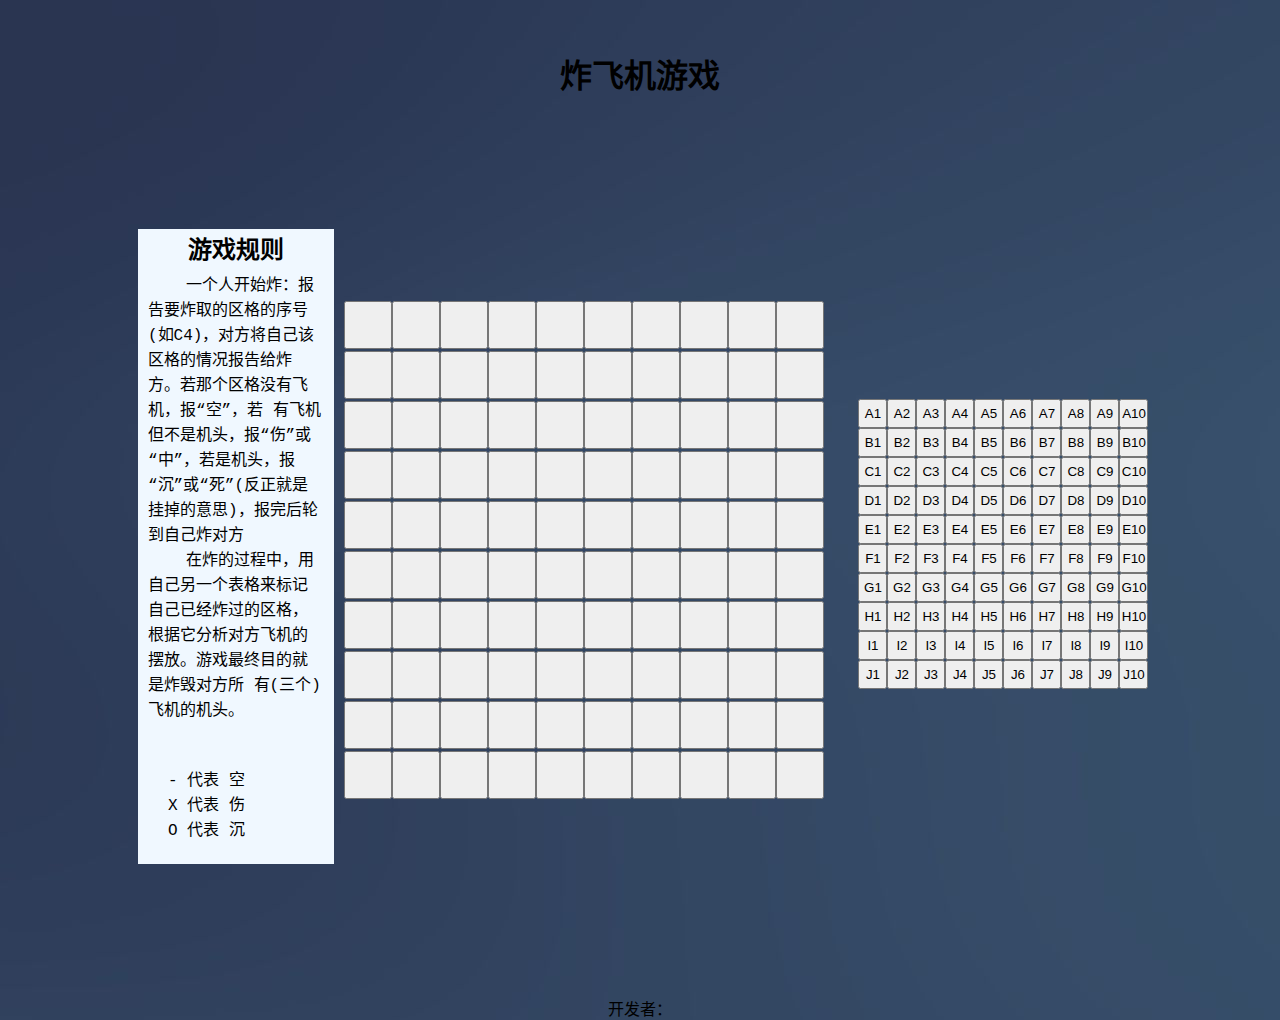
==== html/index.1.html @ 14d8b18d "调整样式代码，生成飞机 TODO: 需要修改生成飞机代码，已做标记" ====
<!DOCTYPE html>
<html lang="zh-cn">
    <head>
        <meta name="viewport" content="width=device-width, initial-scale=1, maximum-scale=1.0, minimum-scale=1.0, user-scalable=no" />  
        <meta charset="utf-8" /> 
        <!--[if lt IE 9]>
        　　<script src="http://css3-mediaqueries-js.googlecode.com/svn/trunk/css3-mediaqueries.js"></script>
        <![endif]-->

        <script type src="https://code.jquery.com/jquery-3.4.0.js"></script>
        <link rel="stylesheet" href="../css/index1.css">
        <style type="text/css">

        </style>
        
        <script type="text/javascript">
            $(function(){
                createCheese(".button-box", ".content-center", 0);
                createCheese(".button-box2", ".content-right", 1);
                robotGame();
                $(window).resize(function() {
                     $(".button-box").children().remove();
                     $(".button-box2").children().remove();
                     createCheese(".button-box", ".content-center", 0);
                     createCheese(".button-box2", ".content-right", 1);
                });
            });

            // 生成棋盘 10 * 10 棋盘 
            function createCheese(className, parentClassName, haveText) {
                var buttonBoxWith = $(className).width();
                var buttonCellWithCount = 10; //设置行的格子个数
                var buttonCellHeightCount = 10; //设置列的格子个数
                $(parentClassName).attr("style", "height: " + buttonBoxWith.toString() + "px");
                var buttonCellWith = Math.floor(buttonBoxWith / buttonCellWithCount);
                for (let width = 1; width <= buttonCellWithCount; width++) {
                    for (let height = 1; height <= buttonCellHeightCount; height++) {
                        $(className).append(creatButtonCell(width, height, buttonCellWith, haveText));
                    }
                }
            }

            /* 生成button作为飞机的背景方格 */
            function creatButtonCell(rowIndex, colIndex, buttonCellWith, haveText) {
                let myButton = $('<button class="button-cell" type="button"> </button>');
                myButton.addClass("button-row-" + rowIndex);
                myButton.addClass("button-col-" + colIndex);
                myButton.attr("data-rowIndex", rowIndex);
                myButton.attr("data-colIndex", colIndex);
                myButton.attr("data-rowIndex-colIndex", getkeyForMap(rowIndex, colIndex));
                myButton.attr("title", String.fromCharCode(rowIndex + 64) + "-" + colIndex);
                myButton.attr("style", "width: " + buttonCellWith.toString() + "px;" + "height: " + buttonCellWith.toString() + "px")
                if (parseInt(haveText) == 1) {
                    myButton.html(String.fromCharCode(rowIndex + 64) + "" + colIndex);
                    myButton.addClass("button-second");
                } else {
                    myButton.addClass("button-main");
                }
                return myButton;    
            }

            /* 人机游戏 仅仅针对 10 * 10 表格的模式; 飞机之间不能重复，也不能出格 */ 
            function robotGame() {
                console.log("start render plane");
                let planeCount = 0;
                let planeAllMap = new Map();
                while (planeCount < 2) { // 生成三个飞机
                    let planeMap1 = createPlane();
                    for (const key in planeMap1) {
                        if (planeAllMap.has(key)) { //飞机有重复的，重新生成一个飞机
                            console.log("[" + key + "," + planeMap1[key] + "]")
                            break;
                        }
                    }
                    planeCount++;
                    console.log("planeCount : " + planeCount);
                    planeAllMap = $.extend({}, planeAllMap, planeMap1); // TODO 有待解决
                    console.log("planeAllMap.size : " + planeAllMap.size);
                }
                for (const key in planeAllMap) {
                    console.log("[" + key + "," + planeAllMap[key] + "]")
                    if (planeAllMap.has(key)) {
                        renderPlane(key, planeAllMap[key]);
                    }
                }
            }

            // 渲染飞机颜色
            function renderPlane(position, type) { // 1 表示机身， 2 表示机头
                $('.button-main[data-rowindex-colindex=' + '"' + position.toString() + '"' + ']').css("background: red");
            }

            // 随机生成一个飞机
            function createPlane() {
                let planeMap = new Map(); // "row-col: 1" 表示该方格中已经有飞机并且是机身； "row-col: 2" 表示该方格中已经有飞机并且是机头
                let randomX = Math.floor(Math.random() * 10) + 1;
                let randomY = Math.floor(Math.random() * 10) + 1;
                let randomDir = Math.floor(Math.random() * 100) % 4; //生成0-3的随机数，代表机头的方向(0: 向上; 1: 向右; 2: 向下; 3: 向左.)
                switch (randomDir) {
                    case 0:
                        if (randomY > 7) {
                            randomY -= 4;
                        }
                        if (randomX > 8) {
                            randomX -= 2;
                        }
                        if (randomX < 3) {
                            randomX += 2
                        }
                        break;
                    case 1:
                        if (randomY > 8) {
                            randomY -= 2;
                        }
                        if (randomY < 3) {
                            randomY += 2;
                        }
                        if (randomX < 4) {
                            randomX += 3;
                        }
                        break;
                    case 2:
                        if (randomY < 4) {
                            randomY += 3;
                        }
                        if (randomX < 3) {
                            randomX += 2;
                        }
                        if (randomX > 8) {
                            randomX -= 2;
                        }
                        break;
                    default:
                        if (randomX > 7) {
                            randomX -= 3;
                        }
                        if (randomY < 3) {
                            randomY += 2;
                        }
                        if (randomY > 8) {
                            randomY -= 2;
                        }
                        break;
                }
                return getAllByHeader(randomX, randomY, randomDir);
            }

            //根据机头坐标得到整个飞机，并标记
            function getAllByHeader(rowIndex, colIndex, planeDir) {
                let planeMap = new Map();
                planeMap.set(getkeyForMap(rowIndex, colIndex), 2);
                switch (planeDir) {
                    case 0:
                        planeMap.set(getkeyForMap(rowIndex, colIndex + 1), 1);
                        planeMap.set(getkeyForMap(rowIndex - 1, colIndex + 1), 1);
                        planeMap.set(getkeyForMap(rowIndex - 2, colIndex + 1), 1);
                        planeMap.set(getkeyForMap(rowIndex + 1, colIndex + 1), 1);
                        planeMap.set(getkeyForMap(rowIndex + 2, colIndex + 1), 1);
                        planeMap.set(getkeyForMap(rowIndex, colIndex + 2), 1);
                        planeMap.set(getkeyForMap(rowIndex, colIndex + 3), 1);
                        planeMap.set(getkeyForMap(rowIndex - 1, colIndex + 3), 1);
                        planeMap.set(getkeyForMap(rowIndex + 1, colIndex + 3), 1);
                        break;
                    case 1:
                        planeMap.set(getkeyForMap(rowIndex - 1 , colIndex - 2), 1);
                        planeMap.set(getkeyForMap(rowIndex - 1, colIndex - 1), 1);
                        planeMap.set(getkeyForMap(rowIndex - 1, colIndex), 1);
                        planeMap.set(getkeyForMap(rowIndex - 1, colIndex + 1), 1);
                        planeMap.set(getkeyForMap(rowIndex - 1, colIndex + 2), 1);
                        planeMap.set(getkeyForMap(rowIndex - 2, colIndex - 2), 1);
                        planeMap.set(getkeyForMap(rowIndex - 3, colIndex - 1), 1);
                        planeMap.set(getkeyForMap(rowIndex - 3, colIndex), 1);
                        planeMap.set(getkeyForMap(rowIndex - 3, colIndex + 1), 1);
                        break;
                    case 2:
                        planeMap.set(getkeyForMap(rowIndex, colIndex - 1), 1);
                        planeMap.set(getkeyForMap(rowIndex, colIndex - 2), 1);
                        planeMap.set(getkeyForMap(rowIndex, colIndex - 3), 1);
                        planeMap.set(getkeyForMap(rowIndex - 1, colIndex - 1), 1);
                        planeMap.set(getkeyForMap(rowIndex - 1, colIndex - 3), 1);
                        planeMap.set(getkeyForMap(rowIndex - 2, colIndex - 1), 1);
                        planeMap.set(getkeyForMap(rowIndex + 1, colIndex - 1), 1);
                        planeMap.set(getkeyForMap(rowIndex + 1, colIndex - 3), 1);
                        planeMap.set(getkeyForMap(rowIndex + 2, colIndex - 1), 1);
                        break;
                    default:
                        planeMap.set(getkeyForMap(rowIndex + 1 , colIndex - 2), 1);
                        planeMap.set(getkeyForMap(rowIndex + 1, colIndex - 1), 1);
                        planeMap.set(getkeyForMap(rowIndex + 1, colIndex), 1);
                        planeMap.set(getkeyForMap(rowIndex + 1, colIndex + 1), 1);
                        planeMap.set(getkeyForMap(rowIndex + 1, colIndex + 2), 1);
                        planeMap.set(getkeyForMap(rowIndex + 2, colIndex), 1);
                        planeMap.set(getkeyForMap(rowIndex + 3, colIndex - 1), 1);
                        planeMap.set(getkeyForMap(rowIndex + 3, colIndex), 1);
                        planeMap.set(getkeyForMap(rowIndex + 3, colIndex + 1), 1);
                        break;
                }
                return planeMap;
            }

            //拼接Map中的key值，标记已有飞机坐标
            function getkeyForMap(rowIndex, colIndex) {
                return rowIndex.toString() + "-" + colIndex.toString();
            }
        </script>
    </head>
    <body>
        <header>
            <h1>炸飞机游戏</h1>
        </header>
        <div class="content">
            <div class="content-left">
                <div class="content-left-box">
                    <h2>游戏规则</h2>
                    <p>&nbsp;&nbsp;&nbsp;&nbsp;一个人开始炸：报告要炸取的区格的序号(如C4)，对方将自己该区格的情况报告给炸方。若那个区格没有飞机，报“空”，若
                        有飞机但不是机头，报“伤”或“中”，若是机头，报“沉”或“死”(反正就是挂掉的意思)，报完后轮到自己炸对方</p>
                    <p>&nbsp;&nbsp;&nbsp;&nbsp;在炸的过程中，用自己另一个表格来标记自己已经炸过的区格，根据它分析对方飞机的摆放。游戏最终目的就是炸毁对方所
                        有(三个)飞机的机头。</p>
                    <br/>
                    <div class="game-rule">
                        <p>- 代表 空</p>
                        <p>X 代表 伤</p>
                        <p>O 代表 沉</p>
                    </div>
                </div>
            </div>
            <div class="content-center">
                <div class="button-box">
                    
                </div>
            </div>
            <div class="content-right">
                <div class="button-box2">

                </div>
            </div>
        </div>
        <footer>
            <span>开发者：</span>
        </footer>
    </body>
</html>
---- css/index1.css ----
* {
    padding: 0;
    margin: 0 auto;
}
body {
    display: flex;
    min-height: 100vh;
    flex-direction: column;
    background-image: url("../images/background2.jpg");
  }
header, footer {
    flex: 1; 
    justify-content: center;
  }
header h1{
    padding-top: 50px;
    text-align: center;
}
footer span {
    text-align: center;
}
.content {
    display: flex;
    flex: 1;
    flex-direction: row;
    align-items: center;
    min-height: 100vh;
    width: 80%;
}
.content .content-left {
    width: 20%;
    text-align: left;
    padding: 0px 10px;
    font-weight: 200;
    font-size-adjust: inherit;
}
.content-left-box {
    font-family: 'Courier New', Courier, monospace;
    line-height: 25px;
    background-color: aliceblue;
    padding-left: 10px;
    padding-right: 10px;
}
.content-left-box .game-rule {
    border: 2px;
    padding: 20px;
}
.content-left-box h2 {
    text-align: center;
    padding: 10px 0px;
}
.content .content-center {
    width: 50%;
}
.content .content-right {
    /* display: none; 暂时将右面游戏副框隐藏，副框用来显示对方点击我棋盘的位置 */
    width: 30%;
    margin-left: 2vw;
}
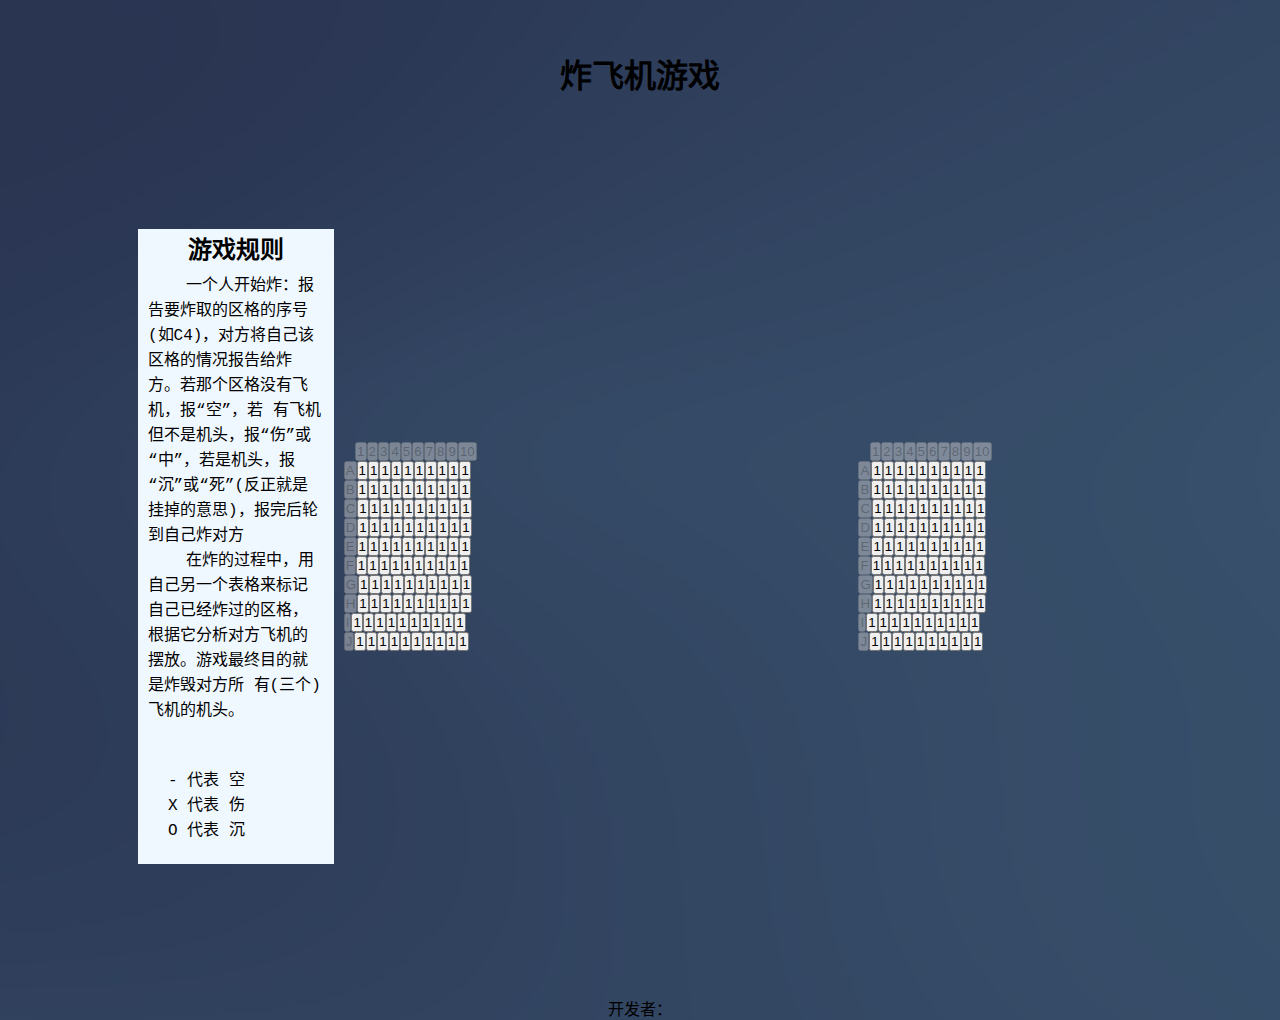
==== commit 4eaad19e: "修改渲染飞机错误的bug" ====
--- a/html/index.1.html
+++ b/html/index.1.html
@@ -7,8 +7,9 @@
         　　<script src="http://css3-mediaqueries-js.googlecode.com/svn/trunk/css3-mediaqueries.js"></script>
         <![endif]-->
 
-        <script type src="https://code.jquery.com/jquery-3.4.0.js"></script>
+        <script src="https://code.jquery.com/jquery-3.4.0.js"></script>
         <link rel="stylesheet" href="../css/index1.css">
+        <script src="../js/index.js"></script>
         <style type="text/css">
 
         </style>
@@ -25,183 +26,6 @@
                      createCheese(".button-box2", ".content-right", 1);
                 });
             });
-
-            // 生成棋盘 10 * 10 棋盘 
-            function createCheese(className, parentClassName, haveText) {
-                var buttonBoxWith = $(className).width();
-                var buttonCellWithCount = 10; //设置行的格子个数
-                var buttonCellHeightCount = 10; //设置列的格子个数
-                $(parentClassName).attr("style", "height: " + buttonBoxWith.toString() + "px");
-                var buttonCellWith = Math.floor(buttonBoxWith / buttonCellWithCount);
-                for (let width = 1; width <= buttonCellWithCount; width++) {
-                    for (let height = 1; height <= buttonCellHeightCount; height++) {
-                        $(className).append(creatButtonCell(width, height, buttonCellWith, haveText));
-                    }
-                }
-            }
-
-            /* 生成button作为飞机的背景方格 */
-            function creatButtonCell(rowIndex, colIndex, buttonCellWith, haveText) {
-                let myButton = $('<button class="button-cell" type="button"> </button>');
-                myButton.addClass("button-row-" + rowIndex);
-                myButton.addClass("button-col-" + colIndex);
-                myButton.attr("data-rowIndex", rowIndex);
-                myButton.attr("data-colIndex", colIndex);
-                myButton.attr("data-rowIndex-colIndex", getkeyForMap(rowIndex, colIndex));
-                myButton.attr("title", String.fromCharCode(rowIndex + 64) + "-" + colIndex);
-                myButton.attr("style", "width: " + buttonCellWith.toString() + "px;" + "height: " + buttonCellWith.toString() + "px")
-                if (parseInt(haveText) == 1) {
-                    myButton.html(String.fromCharCode(rowIndex + 64) + "" + colIndex);
-                    myButton.addClass("button-second");
-                } else {
-                    myButton.addClass("button-main");
-                }
-                return myButton;    
-            }
-
-            /* 人机游戏 仅仅针对 10 * 10 表格的模式; 飞机之间不能重复，也不能出格 */ 
-            function robotGame() {
-                console.log("start render plane");
-                let planeCount = 0;
-                let planeAllMap = new Map();
-                while (planeCount < 2) { // 生成三个飞机
-                    let planeMap1 = createPlane();
-                    for (const key in planeMap1) {
-                        if (planeAllMap.has(key)) { //飞机有重复的，重新生成一个飞机
-                            console.log("[" + key + "," + planeMap1[key] + "]")
-                            break;
-                        }
-                    }
-                    planeCount++;
-                    console.log("planeCount : " + planeCount);
-                    planeAllMap = $.extend({}, planeAllMap, planeMap1); // TODO 有待解决
-                    console.log("planeAllMap.size : " + planeAllMap.size);
-                }
-                for (const key in planeAllMap) {
-                    console.log("[" + key + "," + planeAllMap[key] + "]")
-                    if (planeAllMap.has(key)) {
-                        renderPlane(key, planeAllMap[key]);
-                    }
-                }
-            }
-
-            // 渲染飞机颜色
-            function renderPlane(position, type) { // 1 表示机身， 2 表示机头
-                $('.button-main[data-rowindex-colindex=' + '"' + position.toString() + '"' + ']').css("background: red");
-            }
-
-            // 随机生成一个飞机
-            function createPlane() {
-                let planeMap = new Map(); // "row-col: 1" 表示该方格中已经有飞机并且是机身； "row-col: 2" 表示该方格中已经有飞机并且是机头
-                let randomX = Math.floor(Math.random() * 10) + 1;
-                let randomY = Math.floor(Math.random() * 10) + 1;
-                let randomDir = Math.floor(Math.random() * 100) % 4; //生成0-3的随机数，代表机头的方向(0: 向上; 1: 向右; 2: 向下; 3: 向左.)
-                switch (randomDir) {
-                    case 0:
-                        if (randomY > 7) {
-                            randomY -= 4;
-                        }
-                        if (randomX > 8) {
-                            randomX -= 2;
-                        }
-                        if (randomX < 3) {
-                            randomX += 2
-                        }
-                        break;
-                    case 1:
-                        if (randomY > 8) {
-                            randomY -= 2;
-                        }
-                        if (randomY < 3) {
-                            randomY += 2;
-                        }
-                        if (randomX < 4) {
-                            randomX += 3;
-                        }
-                        break;
-                    case 2:
-                        if (randomY < 4) {
-                            randomY += 3;
-                        }
-                        if (randomX < 3) {
-                            randomX += 2;
-                        }
-                        if (randomX > 8) {
-                            randomX -= 2;
-                        }
-                        break;
-                    default:
-                        if (randomX > 7) {
-                            randomX -= 3;
-                        }
-                        if (randomY < 3) {
-                            randomY += 2;
-                        }
-                        if (randomY > 8) {
-                            randomY -= 2;
-                        }
-                        break;
-                }
-                return getAllByHeader(randomX, randomY, randomDir);
-            }
-
-            //根据机头坐标得到整个飞机，并标记
-            function getAllByHeader(rowIndex, colIndex, planeDir) {
-                let planeMap = new Map();
-                planeMap.set(getkeyForMap(rowIndex, colIndex), 2);
-                switch (planeDir) {
-                    case 0:
-                        planeMap.set(getkeyForMap(rowIndex, colIndex + 1), 1);
-                        planeMap.set(getkeyForMap(rowIndex - 1, colIndex + 1), 1);
-                        planeMap.set(getkeyForMap(rowIndex - 2, colIndex + 1), 1);
-                        planeMap.set(getkeyForMap(rowIndex + 1, colIndex + 1), 1);
-                        planeMap.set(getkeyForMap(rowIndex + 2, colIndex + 1), 1);
-                        planeMap.set(getkeyForMap(rowIndex, colIndex + 2), 1);
-                        planeMap.set(getkeyForMap(rowIndex, colIndex + 3), 1);
-                        planeMap.set(getkeyForMap(rowIndex - 1, colIndex + 3), 1);
-                        planeMap.set(getkeyForMap(rowIndex + 1, colIndex + 3), 1);
-                        break;
-                    case 1:
-                        planeMap.set(getkeyForMap(rowIndex - 1 , colIndex - 2), 1);
-                        planeMap.set(getkeyForMap(rowIndex - 1, colIndex - 1), 1);
-                        planeMap.set(getkeyForMap(rowIndex - 1, colIndex), 1);
-                        planeMap.set(getkeyForMap(rowIndex - 1, colIndex + 1), 1);
-                        planeMap.set(getkeyForMap(rowIndex - 1, colIndex + 2), 1);
-                        planeMap.set(getkeyForMap(rowIndex - 2, colIndex - 2), 1);
-                        planeMap.set(getkeyForMap(rowIndex - 3, colIndex - 1), 1);
-                        planeMap.set(getkeyForMap(rowIndex - 3, colIndex), 1);
-                        planeMap.set(getkeyForMap(rowIndex - 3, colIndex + 1), 1);
-                        break;
-                    case 2:
-                        planeMap.set(getkeyForMap(rowIndex, colIndex - 1), 1);
-                        planeMap.set(getkeyForMap(rowIndex, colIndex - 2), 1);
-                        planeMap.set(getkeyForMap(rowIndex, colIndex - 3), 1);
-                        planeMap.set(getkeyForMap(rowIndex - 1, colIndex - 1), 1);
-                        planeMap.set(getkeyForMap(rowIndex - 1, colIndex - 3), 1);
-                        planeMap.set(getkeyForMap(rowIndex - 2, colIndex - 1), 1);
-                        planeMap.set(getkeyForMap(rowIndex + 1, colIndex - 1), 1);
-                        planeMap.set(getkeyForMap(rowIndex + 1, colIndex - 3), 1);
-                        planeMap.set(getkeyForMap(rowIndex + 2, colIndex - 1), 1);
-                        break;
-                    default:
-                        planeMap.set(getkeyForMap(rowIndex + 1 , colIndex - 2), 1);
-                        planeMap.set(getkeyForMap(rowIndex + 1, colIndex - 1), 1);
-                        planeMap.set(getkeyForMap(rowIndex + 1, colIndex), 1);
-                        planeMap.set(getkeyForMap(rowIndex + 1, colIndex + 1), 1);
-                        planeMap.set(getkeyForMap(rowIndex + 1, colIndex + 2), 1);
-                        planeMap.set(getkeyForMap(rowIndex + 2, colIndex), 1);
-                        planeMap.set(getkeyForMap(rowIndex + 3, colIndex - 1), 1);
-                        planeMap.set(getkeyForMap(rowIndex + 3, colIndex), 1);
-                        planeMap.set(getkeyForMap(rowIndex + 3, colIndex + 1), 1);
-                        break;
-                }
-                return planeMap;
-            }
-
-            //拼接Map中的key值，标记已有飞机坐标
-            function getkeyForMap(rowIndex, colIndex) {
-                return rowIndex.toString() + "-" + colIndex.toString();
-            }
         </script>
     </head>
     <body>
--- a/css/index1.css
+++ b/css/index1.css
@@ -42,6 +42,7 @@
     padding-right: 10px;
 }
 .content-left-box .game-rule {
+    /* display: grid; */
     border: 2px;
     padding: 20px;
 }
